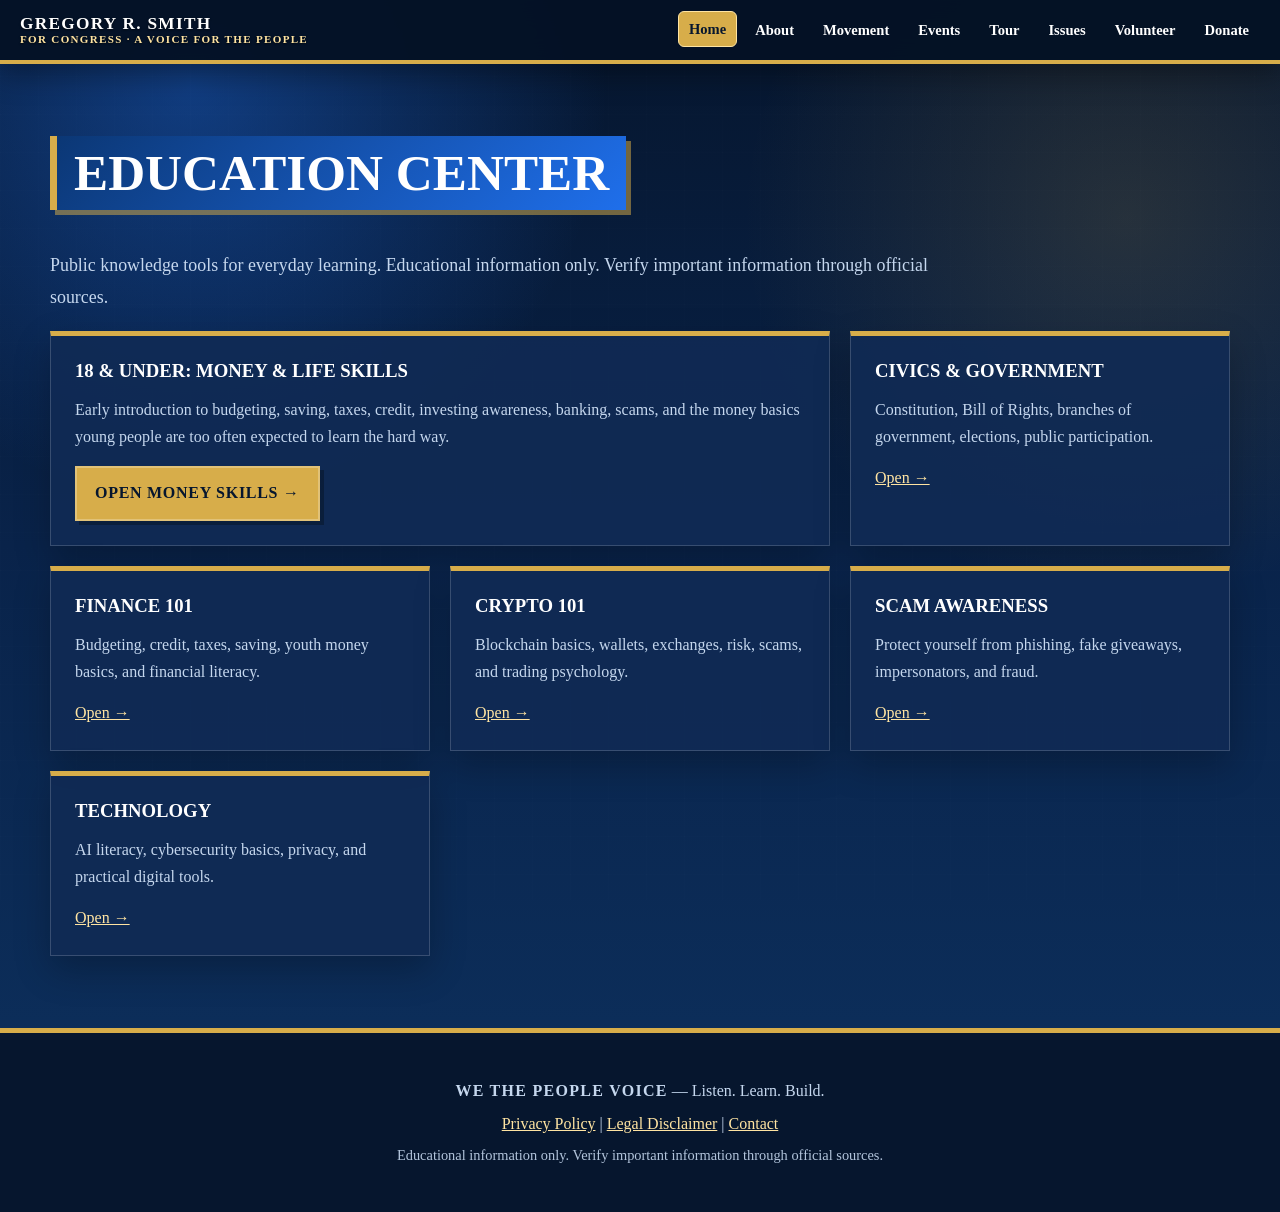
==== education/index.html @ 614b9faa "Add youth money education to education center" ====
<!DOCTYPE html>
<html lang="en">
<head>
  <meta charset="UTF-8">
  <meta name="viewport" content="width=device-width, initial-scale=1.0">
  <meta name="description" content="We The People Voice Education Center with civics, money education, scams, technology, crypto basics, and public learning resources.">
  <title>Education Center | We The People Voice</title>
  <link rel="stylesheet" href="/css/style.css">
</head>
<body>
<header>
  <div class="nav">
    <div class="brand"><a href="/index.html"><span>Gregory R. Smith</span><small>For Congress · We The People Voice</small></a></div>
    <nav class="menu" aria-label="Primary navigation"><a href="/index.html">Home</a><a href="/about.html">Meet Gregory</a><a href="/priorities.html">Platform</a><a href="/resources.html">Resources</a><a href="/mental-health.html">Mental Health</a><a href="/support-team.html">Support Team</a><a href="/education/index.html" aria-current="page">Education</a><a href="/events.html">Events</a><a href="/tour/index.html">Tour</a><a href="/volunteer.html">Volunteer</a><a href="/echo-wall.html">Echo Wall</a><a href="/media.html">Newsroom</a><a href="/contact.html">Contact</a></nav>
  </div>
</header>
<main>
  <section class="section">
    <div class="wrap">
      <h1 class="section-title">Education Center</h1>
      <p class="lead">Public knowledge tools for everyday learning. Educational information only. Verify important information through official sources.</p>
      <div class="grid">
        <div class="card wide"><h3>18 & Under: Money & Life Skills</h3><p>Early introduction to budgeting, saving, taxes, credit, investing awareness, banking, scams, and the money basics young people are too often expected to learn the hard way.</p><a class="btn gold" href="/education/finance-101.html">Open Money Skills →</a></div>
        <div class="card"><h3>Civics & Government</h3><p>Constitution, Bill of Rights, branches of government, elections, public participation.</p><a href="/education/constitution.html">Open →</a></div>
        <div class="card"><h3>Finance 101</h3><p>Budgeting, credit, taxes, saving, youth money basics, and financial literacy.</p><a href="/education/finance-101.html">Open →</a></div>
        <div class="card"><h3>Crypto 101</h3><p>Blockchain basics, wallets, exchanges, risk, scams, and trading psychology.</p><a href="/education/crypto-101.html">Open →</a></div>
        <div class="card"><h3>Scam Awareness</h3><p>Protect yourself from phishing, fake giveaways, impersonators, and fraud.</p><a href="/education/scam-awareness.html">Open →</a></div>
        <div class="card"><h3>Technology</h3><p>AI literacy, cybersecurity basics, privacy, and practical digital tools.</p><a href="/education/technology.html">Open →</a></div>
      </div>
    </div>
  </section>
</main>
<footer class="footer">
  <p><strong>We The People Voice</strong> — Listen. Learn. Build.</p>
  <p><a href="/legal/privacy.html">Privacy Policy</a> | <a href="/legal/disclaimer.html">Legal Disclaimer</a> | <a href="/contact.html">Contact</a></p>
  <p class="small">Educational information only. Verify important information through official sources.</p>
</footer>
<script src="/js/main.js"></script>
</body>
</html>
---- css/style.css ----
:root{--ink:#eef6ff;--muted:#c5d7ee;--blue:#1f6feb;--blue2:#0b3775;--navy:#06162e;--navy2:#09234a;--gold:#d7ad4a;--gold2:#ffe4a2;--line:#3f78c7;--white:#fff;--shadow:0 22px 60px rgba(0,0,0,.34)}*{box-sizing:border-box}html{scroll-behavior:smooth}body{margin:0;min-height:100vh;font-family:Georgia,'Times New Roman',serif;line-height:1.55;color:var(--ink);background:radial-gradient(circle at 15% 7%,rgba(31,111,235,.42),transparent 26rem),radial-gradient(circle at 88% 18%,rgba(215,173,74,.15),transparent 24rem),linear-gradient(180deg,var(--navy) 0%,var(--navy2) 45%,#0d315f 100%)}body:before{content:"";position:fixed;inset:0;z-index:-1;pointer-events:none;opacity:.22;background-image:linear-gradient(90deg,rgba(255,255,255,.05) 1px,transparent 1px),linear-gradient(rgba(255,255,255,.05) 1px,transparent 1px);background-size:38px 38px}img{max-width:100%;display:block}a{color:var(--gold2)}a:focus-visible,button:focus-visible,input:focus-visible,textarea:focus-visible,select:focus-visible{outline:3px solid var(--gold);outline-offset:3px}.wrap{width:min(1180px,calc(100% - 40px));margin-inline:auto}header{position:sticky;top:0;z-index:50;background:rgba(5,18,38,.97);border-bottom:4px solid var(--gold);box-shadow:0 9px 30px rgba(0,0,0,.38);backdrop-filter:blur(14px)}.nav{width:min(1280px,100%);margin:auto;padding:12px 20px;display:grid;grid-template-columns:auto minmax(0,1fr);align-items:center;gap:24px}.brand{min-width:250px}.brand a{display:grid;gap:1px;color:var(--white);text-decoration:none;text-transform:uppercase;letter-spacing:.08em;line-height:1.05;text-shadow:0 1px 2px rgba(0,0,0,.65)}.brand span{font-weight:900;font-size:1.08rem}.brand small{color:var(--gold2);font-size:.69rem;letter-spacing:.12em;font-weight:700}.menu{display:flex;flex-wrap:wrap;justify-content:flex-end;gap:7px}.menu a{color:var(--white);text-decoration:none;font-weight:800;padding:9px 10px;border-radius:6px;border:1px solid transparent;font-size:.91rem;line-height:1.1;transition:.18s ease}.menu a:hover,.menu a[aria-current="page"]{color:var(--navy);background:var(--gold);border-color:var(--gold2);transform:translateY(-1px)}.menu-toggle{display:none;appearance:none;border:1px solid rgba(255,255,255,.45);border-radius:6px;background:rgba(31,111,235,.22);color:var(--white);font:800 .9rem Georgia,'Times New Roman',serif;text-transform:uppercase;letter-spacing:.08em;padding:9px 13px}.section{padding:72px 0}.section-tight{padding:46px 0}.section-dark{background:linear-gradient(135deg,var(--navy),var(--blue2));color:var(--white);border-block:4px double var(--gold)}.section-cream{background:rgba(16,43,85,.58);border-block:1px solid rgba(255,255,255,.15)}.eyebrow,.kicker{display:inline-block;margin:0 0 14px;padding:8px 13px;border:1px solid rgba(255,255,255,.45);color:var(--gold2);background:rgba(9,35,74,.72);text-transform:uppercase;letter-spacing:.15em;font-size:.75rem;font-weight:900}.section-title{display:inline-block;margin:0 0 22px;padding:11px 17px;color:var(--white);background:linear-gradient(135deg,var(--blue2),var(--blue));border-left:7px solid var(--gold);box-shadow:5px 5px 0 rgba(215,173,74,.52);font-size:clamp(2rem,4vw,3.45rem);line-height:1.02;text-transform:uppercase}.section-dark .section-title{background:var(--white);color:var(--navy)}.lead{max-width:880px;font-size:1.12rem;line-height:1.75;color:var(--muted)}.small{font-size:.9rem;line-height:1.5;opacity:.9}.campaign-hero{position:relative;overflow:hidden;padding:88px 0 74px;border-bottom:4px double var(--line);background:linear-gradient(135deg,rgba(255,255,255,.08),transparent 38%),radial-gradient(circle at 82% 25%,rgba(215,173,74,.16),transparent 22rem),linear-gradient(180deg,#082044 0%,#0e3466 100%)}.campaign-hero:after{content:"";position:absolute;right:-8%;bottom:-50%;width:520px;height:520px;border-radius:50%;border:76px solid rgba(215,173,74,.1);pointer-events:none}.campaign-grid{display:grid;grid-template-columns:minmax(0,1.35fr) minmax(280px,.65fr);align-items:center;gap:56px}.campaign-copy{position:relative;z-index:1;padding:32px;background:rgba(6,22,46,.68);border:1px solid rgba(255,255,255,.18);border-left:6px solid var(--gold);box-shadow:var(--shadow)}.campaign-name{margin:0;color:var(--white);font-size:clamp(3.4rem,8vw,7.1rem);line-height:.84;letter-spacing:.025em;text-transform:uppercase;text-shadow:4px 4px 0 rgba(31,111,235,.45),0 0 28px rgba(255,255,255,.12)}.campaign-office{display:block;margin:18px 0 22px;color:var(--gold2);font-size:clamp(1.25rem,2.7vw,2rem);font-weight:900;letter-spacing:.16em;text-transform:uppercase}.campaign-quote{max-width:800px;margin:0 0 18px;padding-left:22px;border-left:7px solid var(--gold);color:var(--white);font-size:clamp(1.35rem,2.8vw,2.1rem);font-weight:900;line-height:1.3}.campaign-intro{max-width:780px;margin:0;font-size:1.12rem;line-height:1.72;color:var(--muted)}.candidate-panel{position:relative;min-height:430px;padding:34px 28px;display:flex;flex-direction:column;align-items:center;justify-content:center;text-align:center;color:var(--white);background:linear-gradient(145deg,rgba(255,255,255,.08),transparent 40%),linear-gradient(180deg,#143968,var(--navy));border:4px double var(--gold);box-shadow:var(--shadow)}.candidate-panel:before,.candidate-panel:after{content:"";position:absolute;left:16px;right:16px;height:7px;background:var(--blue)}.candidate-panel:before{top:16px}.candidate-panel:after{bottom:16px}.candidate-seal{width:176px;aspect-ratio:1;display:grid;place-items:center;margin-bottom:22px;border:4px solid var(--gold);outline:8px double rgba(255,255,255,.23);border-radius:50%;color:var(--gold2);background:radial-gradient(circle,var(--blue2),var(--navy));font-size:3rem;font-weight:900;letter-spacing:.08em;box-shadow:inset 0 0 0 9px rgba(215,173,74,.08),0 16px 34px rgba(0,0,0,.35)}.candidate-panel h2{margin:0;color:var(--white);font-size:1.8rem;text-transform:uppercase;letter-spacing:.06em}.candidate-panel p{margin:9px 0 0;color:var(--gold2);font-weight:700}.hero-actions,.btns{display:flex;flex-wrap:wrap;gap:12px;margin-top:28px}.btns{justify-content:center}.btns.left{justify-content:flex-start}.btn{display:inline-block;padding:13px 18px;border:2px solid rgba(255,255,255,.25);color:var(--white);background:linear-gradient(135deg,var(--blue2),var(--blue));text-decoration:none;font-weight:900;text-transform:uppercase;letter-spacing:.045em;box-shadow:4px 4px 0 rgba(0,0,0,.28);transition:.18s ease;cursor:pointer}.btn:hover{transform:translate(-2px,-2px);box-shadow:7px 7px 0 rgba(0,0,0,.32);filter:brightness(1.08)}.btn.red,.btn.green{background:linear-gradient(135deg,var(--blue2),var(--blue))}.btn.light{background:#fff;color:var(--navy)}.btn.gold{background:var(--gold);color:var(--navy)}.campaign-strip{color:var(--white);background:var(--navy);border-bottom:3px solid var(--gold)}.campaign-strip .wrap{display:grid;grid-template-columns:repeat(3,1fr);gap:1px;background:rgba(255,255,255,.2)}.campaign-strip div{padding:16px 18px;text-align:center;background:linear-gradient(135deg,var(--blue2),var(--navy));font-weight:900;text-transform:uppercase;letter-spacing:.05em}.grid{display:grid;grid-template-columns:repeat(12,1fr);gap:20px}.card{grid-column:span 4;padding:24px;color:var(--ink);background:rgba(16,43,85,.88);border:1px solid rgba(255,255,255,.17);border-top:5px solid var(--gold);box-shadow:0 14px 34px rgba(0,0,0,.24)}.card.wide{grid-column:span 8}.card.half{grid-column:span 6}.card.full{grid-column:1/-1}.card h2,.card h3{margin:0 0 10px;color:var(--white);text-transform:uppercase;font-weight:900;line-height:1.15}.card p{line-height:1.65;color:var(--muted)}.card-number{display:block;margin-bottom:12px;color:var(--gold);font-size:2.2rem;font-weight:900}.resource-grid,.team-grid,.standards-grid,.priority-preview,.bubble-grid{display:grid;grid-template-columns:repeat(auto-fit,minmax(235px,1fr));gap:20px}.resource-card,.team-card,.priority-card,.bubble{position:relative;padding:24px;color:var(--ink);background:rgba(16,43,85,.88);border:1px solid rgba(255,255,255,.17);border-top:5px solid var(--gold);box-shadow:0 14px 32px rgba(0,0,0,.24)}.bubble{display:grid;gap:8px;min-height:155px;text-decoration:none;align-content:center;border-radius:18px;transition:.18s ease}.bubble:hover{transform:translateY(-4px);filter:brightness(1.08);box-shadow:0 22px 46px rgba(0,0,0,.34)}.bubble strong{color:var(--white);font-size:1.35rem;text-transform:uppercase;letter-spacing:.04em}.bubble span{color:var(--muted)}.bubble.red,.bubble.green,.bubble.gold,.bubble.blue{background:linear-gradient(135deg,var(--blue2),var(--blue));border-color:rgba(215,173,74,.55)}.resource-card h2,.resource-card h3,.team-card h2,.team-card h3,.priority-card h3{margin:0 0 9px;color:var(--white);font-weight:900;text-transform:uppercase}.resource-card p,.team-card p,.priority-card p{line-height:1.6;color:var(--muted)}.resource-card a,.team-card a,.priority-card a,.text-link{font-weight:900;color:var(--gold2)}.priority-card span{display:inline-block;margin-bottom:10px;color:var(--gold);font-size:1.75rem;font-weight:900}.role{font-weight:900;text-transform:uppercase;letter-spacing:.05em;color:var(--gold2)}.priority-list{display:grid;gap:16px}.priority-list article{display:grid;grid-template-columns:76px 1fr;gap:18px;padding:22px;background:rgba(16,43,85,.84);border:1px solid rgba(255,255,255,.17);border-left:6px solid var(--gold)}.priority-list span{font-size:2rem;font-weight:900;color:var(--gold)}.priority-list h2{margin:0 0 6px;color:var(--white);font-weight:900}.priority-list p{margin:0;line-height:1.6;color:var(--muted)}.route{display:grid;grid-template-columns:repeat(auto-fit,minmax(190px,1fr));gap:14px;margin-top:22px}.pin{position:relative;min-height:132px;padding:17px;overflow:hidden;border:2px solid rgba(255,255,255,.18);background:linear-gradient(180deg,#143968,var(--navy));box-shadow:0 10px 24px rgba(0,0,0,.23)}.pin:before{content:"✦";position:absolute;right:12px;top:6px;color:var(--gold);font-size:2rem}.pin strong{display:block;font-size:1.3rem;color:var(--gold2);letter-spacing:.04em}.pin span{display:block;margin-bottom:7px;font-weight:900;color:var(--white)}.pin a{font-weight:900;color:var(--gold2)}.quote-panel{padding:32px;border:4px double var(--gold);background:rgba(16,43,85,.82);box-shadow:var(--shadow)}.quote-panel blockquote{margin:0;color:var(--white);font-size:clamp(1.35rem,3vw,2.2rem);font-weight:900;line-height:1.35}.quote-panel cite{display:block;margin-top:16px;color:var(--gold2);font-style:normal;font-weight:900;text-transform:uppercase;letter-spacing:.08em}.notice{margin:22px 0;padding:18px;border:3px double var(--gold);background:rgba(16,43,85,.72);line-height:1.6;color:var(--muted)}.crisis-box{margin-top:24px;padding:22px;border:4px solid var(--gold);background:rgba(16,43,85,.9);box-shadow:6px 6px 0 rgba(0,0,0,.2)}.crisis-box h2{margin-top:0;color:var(--gold2)}.status{display:inline-block;margin-top:8px;padding:5px 9px;border:1px solid var(--gold);background:rgba(215,173,74,.12);color:var(--gold2);font-weight:900}.form{display:grid;gap:12px;margin-top:16px}input,textarea,select{width:100%;padding:13px;border:2px solid rgba(255,255,255,.28);background:#fff;color:#071a31;font:inherit}textarea{min-height:130px}.footer{padding:38px 20px;color:var(--white);background:var(--navy);text-align:center;border-top:5px solid var(--gold)}.footer p{max-width:900px;margin:8px auto;color:var(--muted)}.footer a{color:var(--gold2)}.footer strong{text-transform:uppercase;letter-spacing:.08em}@media(max-width:1050px){.nav{grid-template-columns:1fr auto;gap:12px}.menu-toggle{display:block}.menu{display:none;grid-column:1/-1;grid-template-columns:repeat(3,minmax(0,1fr));padding-top:10px}.menu.is-open{display:grid}.menu a{text-align:center;border-color:rgba(255,255,255,.22);background:rgba(255,255,255,.05);padding:12px 8px}.campaign-grid{grid-template-columns:1fr;gap:34px}.candidate-panel{min-height:340px;max-width:620px;width:100%;margin:auto}}@media(max-width:760px){.wrap{width:min(100% - 28px,1180px)}.section{padding:54px 0}.campaign-hero{padding:60px 0 52px}.campaign-strip .wrap{grid-template-columns:1fr}.campaign-strip div+div{border-top:1px solid rgba(255,255,255,.25)}.card,.card.wide,.card.half{grid-column:1/-1}.priority-list article{grid-template-columns:52px 1fr}.section-title{font-size:clamp(1.75rem,9vw,2.55rem)}}@media(max-width:560px){.nav{padding:11px 13px}.brand{min-width:0}.brand span{font-size:.94rem}.brand small{font-size:.6rem}.menu{grid-template-columns:repeat(2,minmax(0,1fr));max-height:64vh;overflow:auto}.menu a{font-size:.88rem}.campaign-copy{padding:24px 18px}.campaign-name{font-size:clamp(3rem,18vw,4.7rem)}.campaign-office{letter-spacing:.1em}.hero-actions,.btns{display:grid}.btn{width:100%;text-align:center}.candidate-panel{min-height:310px;padding:28px 20px}.candidate-seal{width:145px;font-size:2.4rem}.resource-grid,.team-grid,.standards-grid,.priority-preview,.bubble-grid{grid-template-columns:1fr}.priority-list article{grid-template-columns:1fr}.priority-list span{font-size:1.5rem}}
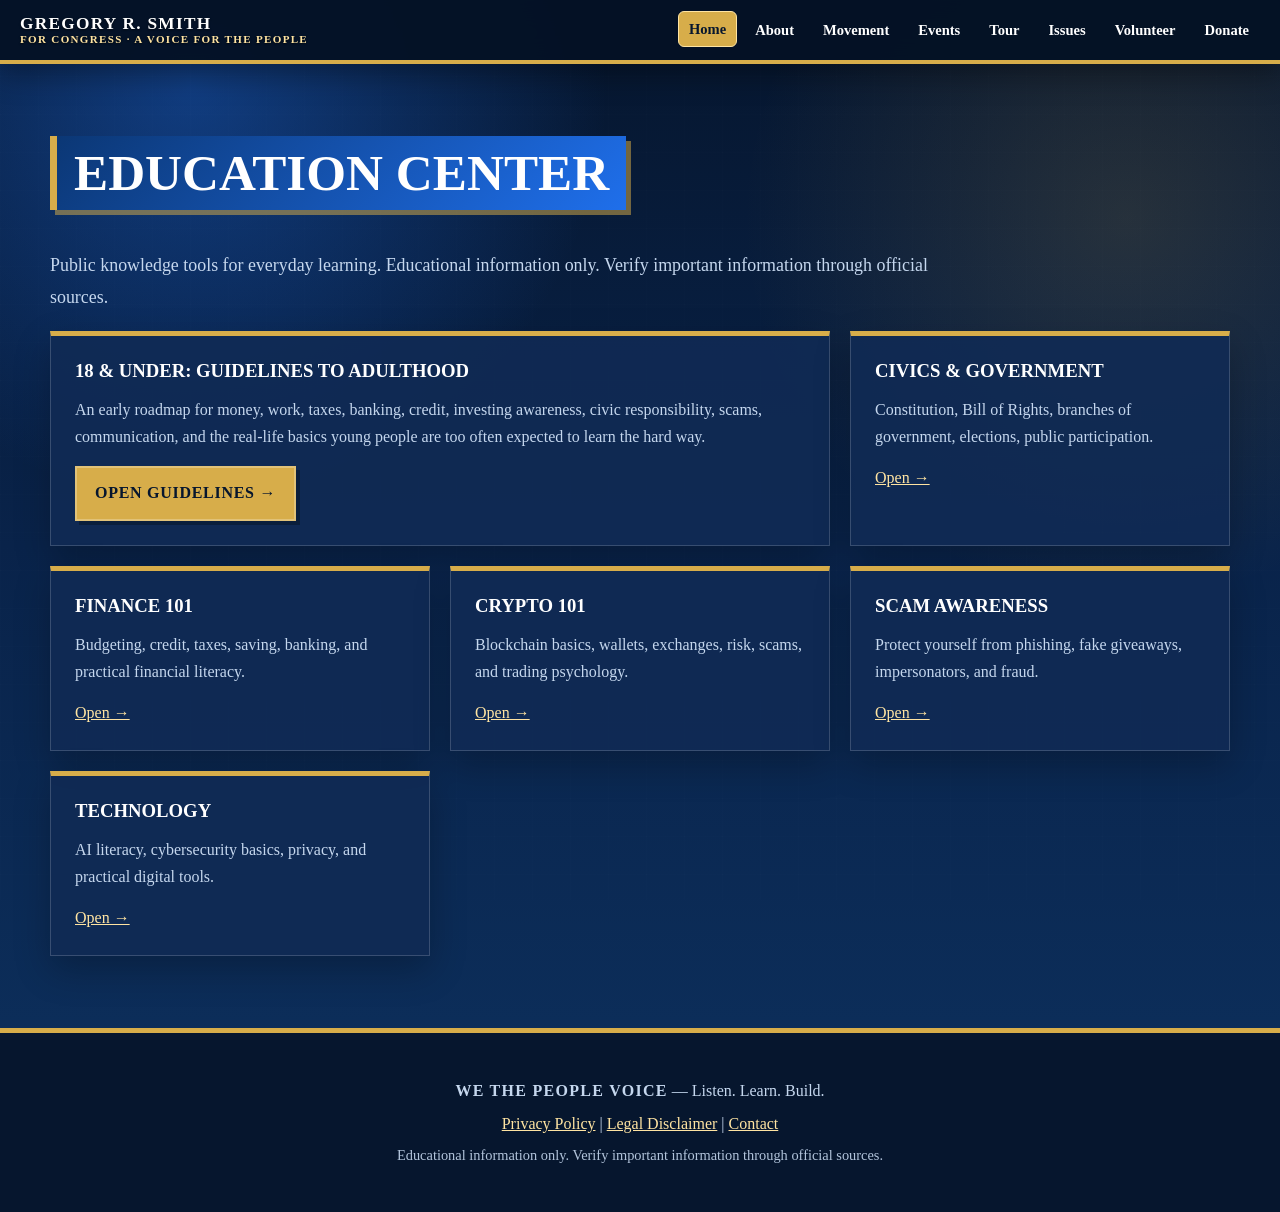
==== commit 701b8709: "Rename youth money section to guidelines to adulthood" ====
--- a/education/index.html
+++ b/education/index.html
@@ -3,7 +3,7 @@
 <head>
   <meta charset="UTF-8">
   <meta name="viewport" content="width=device-width, initial-scale=1.0">
-  <meta name="description" content="We The People Voice Education Center with civics, money education, scams, technology, crypto basics, and public learning resources.">
+  <meta name="description" content="We The People Voice Education Center with civics, guidelines to adulthood, money education, scams, technology, crypto basics, and public learning resources.">
   <title>Education Center | We The People Voice</title>
   <link rel="stylesheet" href="/css/style.css">
 </head>
@@ -20,9 +20,9 @@
       <h1 class="section-title">Education Center</h1>
       <p class="lead">Public knowledge tools for everyday learning. Educational information only. Verify important information through official sources.</p>
       <div class="grid">
-        <div class="card wide"><h3>18 & Under: Money & Life Skills</h3><p>Early introduction to budgeting, saving, taxes, credit, investing awareness, banking, scams, and the money basics young people are too often expected to learn the hard way.</p><a class="btn gold" href="/education/finance-101.html">Open Money Skills →</a></div>
+        <div class="card wide"><h3>18 & Under: Guidelines to Adulthood</h3><p>An early roadmap for money, work, taxes, banking, credit, investing awareness, civic responsibility, scams, communication, and the real-life basics young people are too often expected to learn the hard way.</p><a class="btn gold" href="/education/finance-101.html">Open Guidelines →</a></div>
         <div class="card"><h3>Civics & Government</h3><p>Constitution, Bill of Rights, branches of government, elections, public participation.</p><a href="/education/constitution.html">Open →</a></div>
-        <div class="card"><h3>Finance 101</h3><p>Budgeting, credit, taxes, saving, youth money basics, and financial literacy.</p><a href="/education/finance-101.html">Open →</a></div>
+        <div class="card"><h3>Finance 101</h3><p>Budgeting, credit, taxes, saving, banking, and practical financial literacy.</p><a href="/education/finance-101.html">Open →</a></div>
         <div class="card"><h3>Crypto 101</h3><p>Blockchain basics, wallets, exchanges, risk, scams, and trading psychology.</p><a href="/education/crypto-101.html">Open →</a></div>
         <div class="card"><h3>Scam Awareness</h3><p>Protect yourself from phishing, fake giveaways, impersonators, and fraud.</p><a href="/education/scam-awareness.html">Open →</a></div>
         <div class="card"><h3>Technology</h3><p>AI literacy, cybersecurity basics, privacy, and practical digital tools.</p><a href="/education/technology.html">Open →</a></div>
